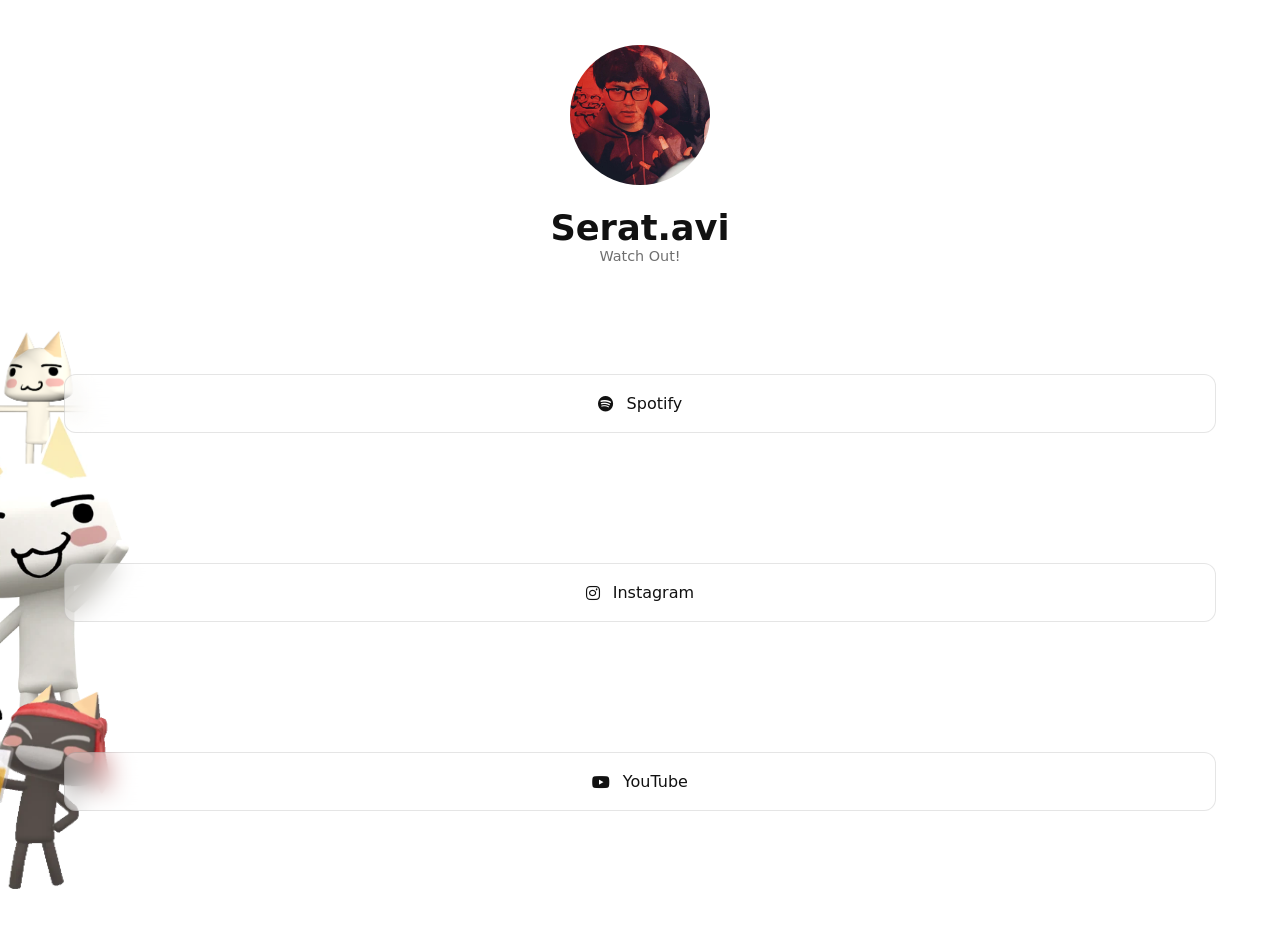
==== index.html @ 940d4ebd "imagenes" ====
<!DOCTYPE html>
<html lang="es">
<head>
  <meta charset="UTF-8">
  <meta name="viewport" content="width=device-width, initial-scale=1.0">

  <title>Serat.avi</title>

  <link rel="stylesheet" href="/css/style.css">
  <link rel="stylesheet" href="https://cdnjs.cloudflare.com/ajax/libs/font-awesome/6.5.0/css/all.min.css">
</head>

<body>

  <main class="wrapper">

    <header class="hero">
      <img src="/img/avatar.jpg" alt="Serat.avi" class="avatar">
      <h1>Serat.avi</h1>
      <p class="subtitle">Watch Out!</p>
    </header>

    <section class="link-section">
      <img src="/img/toro1.png" class="toro toro-left">
      <a href="#" class="link glass">
        <i class="fa-brands fa-spotify"></i>
        Spotify
      </a>
    </section>

    <section class="link-section">
      <img src="/img/toro2.png" class="toro toro-left">
      <a href="#" class="link glass">
        <i class="fa-brands fa-instagram"></i>
        Instagram
      </a>
    </section>

    <section class="link-section">
      <img src="/img/toro3.png" class="toro toro-left">
      <a href="#" class="link glass">
        <i class="fa-brands fa-youtube"></i>
        YouTube
      </a>
    </section>

  </main>

  <script src="js/scroll.js"></script>
</body>
</html>
---- css/style.css ----
* {
  margin: 0;
  padding: 0;
  box-sizing: border-box;
  font-family: system-ui, sans-serif;
}

body {
  background: #ffffff;
  color: #111;
}

.wrapper {
  width: 100%;
  max-width: 90vw;
  margin: auto;
  padding: 5vh 0;
}

.hero {
  text-align: center;
  margin-bottom: 8vh;
}

.avatar {
  width: 30vw;
  max-width: 140px;
  aspect-ratio: 1 / 1;
  border-radius: 50%;
  margin-bottom: 2vh;
}

h1 {
  font-size: clamp(1.5rem, 5vw, 2.2rem);
  font-weight: 600;
}

.subtitle {
  font-size: 0.9rem;
  opacity: 0.6;
}

.link-section {
  position: relative;
  min-height: 15vh;
  margin-bottom: 6vh;
  display: flex;
  justify-content: center;
  align-items: center;
}

.link {
  width: 100%;
  padding: 1.2em;
  text-decoration: none;
  color: #111;
  display: flex;
  justify-content: center;
  align-items: center;
  gap: 0.8em;
  font-size: 1rem;
  z-index: 2;
}

.glass {
  background: rgba(255,255,255,0.4);
  backdrop-filter: blur(12px);
  border: 1px solid rgba(0,0,0,0.1);
  border-radius: 12px;
}

/* TORO PNG */
.toro {
  position: absolute;
  width: 35vw;
  max-width: 180px;
  opacity: 0;
  transform: translateX(-30%);
  transition: all 0.8s ease;
}

.toro-left {
  left: -10%;
}

/* ACTIVADO CON SCROLL */
.link-section.visible .toro {
  opacity: 1;
  transform: translateX(0);
}
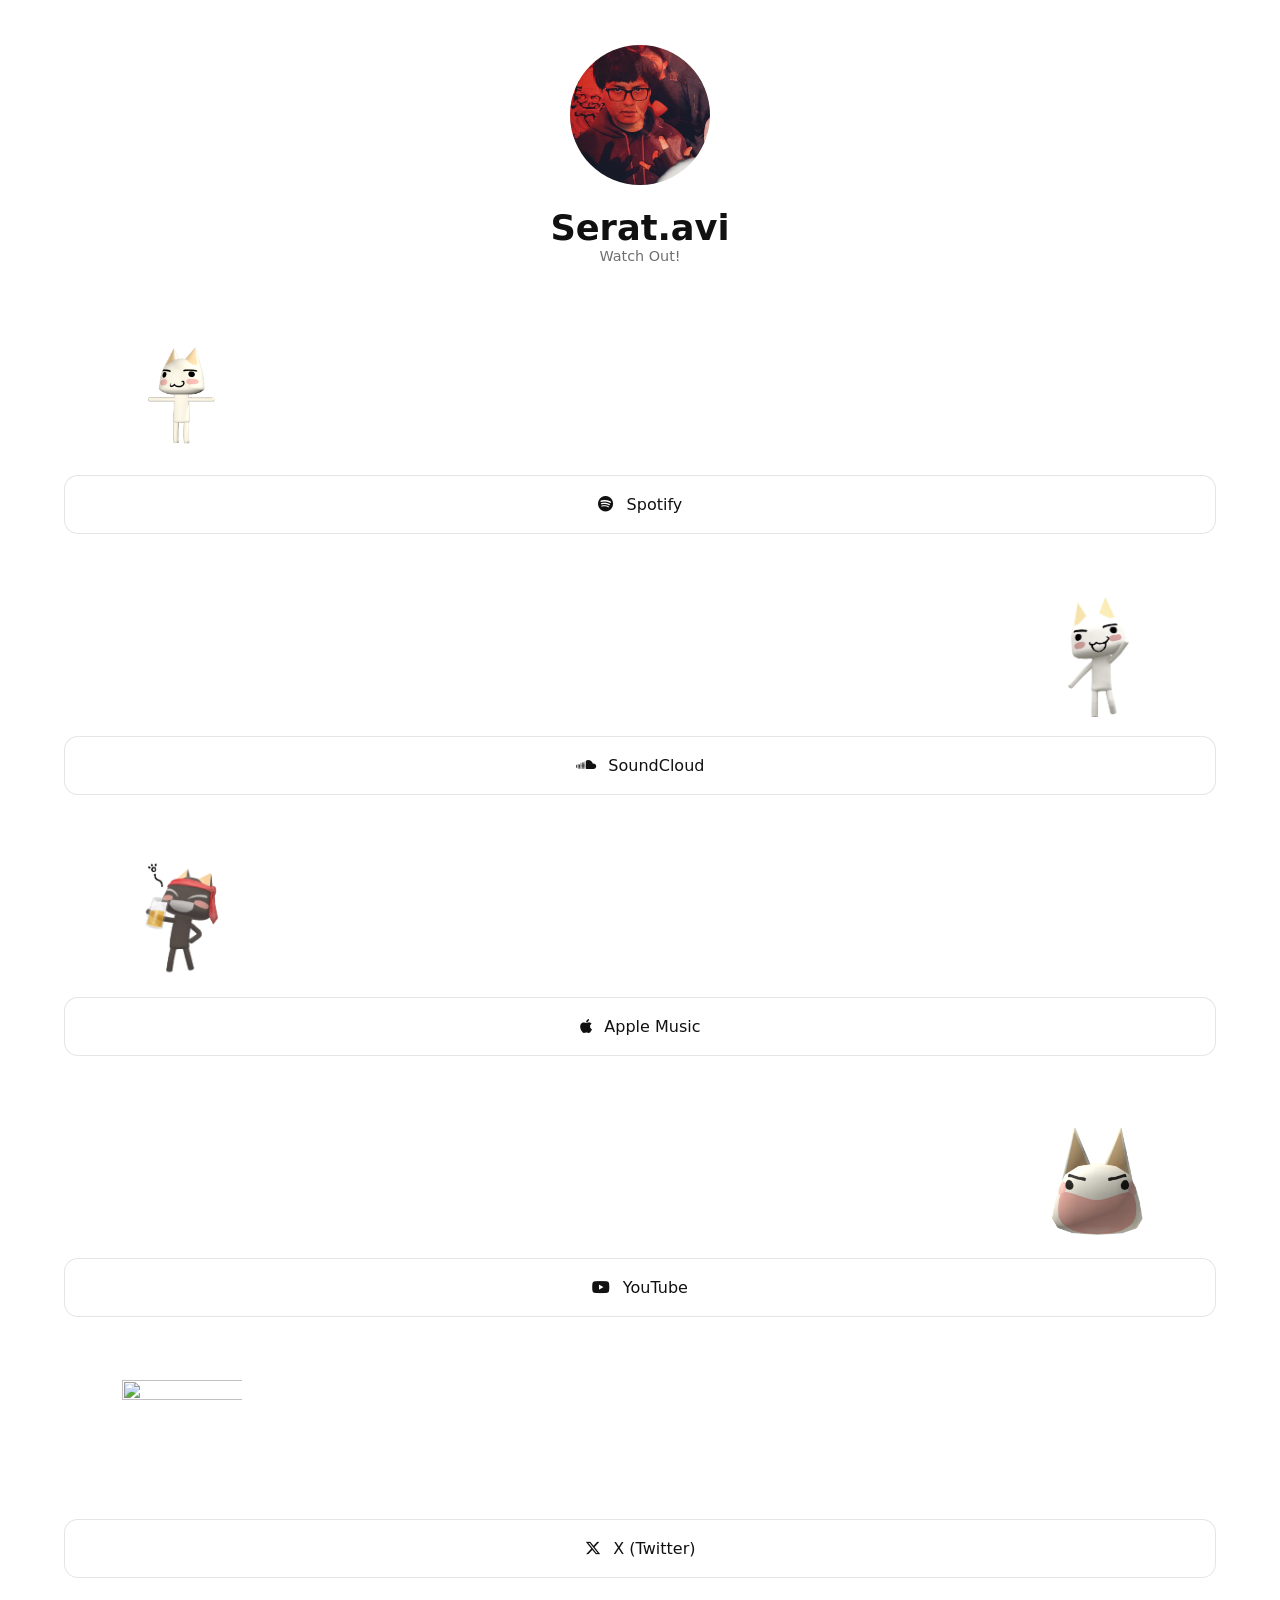
==== commit d57c6999: "ya está listo creo!" ====
--- a/index.html
+++ b/index.html
@@ -12,40 +12,51 @@
 
 <body>
 
-  <main class="wrapper">
+<main class="wrapper">
 
-    <header class="hero">
-      <img src="/img/avatar.jpg" alt="Serat.avi" class="avatar">
-      <h1>Serat.avi</h1>
-      <p class="subtitle">Watch Out!</p>
-    </header>
+  <header class="hero">
+    <img src="/img/avatar.jpg" alt="Serat.avi" class="avatar">
+    <h1>Serat.avi</h1>
+    <p class="subtitle">Watch Out!</p>
+  </header>
 
-    <section class="link-section">
-      <img src="/img/toro1.png" class="toro toro-left">
-      <a href="#" class="link glass">
-        <i class="fa-brands fa-spotify"></i>
-        Spotify
-      </a>
-    </section>
+  <section class="link-section left">
+    <img src="/img/toro1.png" class="toro">
+    <a href="#" class="link glass">
+      <i class="fa-brands fa-spotify"></i> Spotify
+    </a>
+  </section>
 
-    <section class="link-section">
-      <img src="/img/toro2.png" class="toro toro-left">
-      <a href="#" class="link glass">
-        <i class="fa-brands fa-instagram"></i>
-        Instagram
-      </a>
-    </section>
+  <section class="link-section right">
+    <img src="/img/toro2.png" class="toro">
+    <a href="#" class="link glass">
+      <i class="fa-brands fa-soundcloud"></i> SoundCloud
+    </a>
+  </section>
 
-    <section class="link-section">
-      <img src="/img/toro3.png" class="toro toro-left">
-      <a href="#" class="link glass">
-        <i class="fa-brands fa-youtube"></i>
-        YouTube
-      </a>
-    </section>
+  <section class="link-section left">
+    <img src="/img/toro3.png" class="toro">
+    <a href="#" class="link glass">
+      <i class="fa-brands fa-apple"></i> Apple Music
+    </a>
+  </section>
 
-  </main>
+  <section class="link-section right">
+    <img src="/img/toro4.png" class="toro">
+    <a href="#" class="link glass">
+      <i class="fa-brands fa-youtube"></i> YouTube
+    </a>
+  </section>
 
-  <script src="js/scroll.js"></script>
+  <section class="link-section left">
+    <img src="/img/toro5.png" class="toro">
+    <a href="#" class="link glass">
+      <i class="fa-brands fa-x-twitter"></i> X (Twitter)
+    </a>
+  </section>
+
+</main>
+
+<script src="/js/scroll.js"></script>
 </body>
-</html>+</html>
--- a/css/style.css
+++ b/css/style.css
@@ -40,13 +40,16 @@
   opacity: 0.6;
 }
 
+/* LINKS */
+
 .link-section {
   position: relative;
-  min-height: 15vh;
-  margin-bottom: 6vh;
+  min-height: 22vh;
+  margin-bottom: 7vh;
   display: flex;
-  justify-content: center;
+  flex-direction: column;
   align-items: center;
+  justify-content: flex-end;
 }
 
 .link {
@@ -63,28 +66,41 @@
 }
 
 .glass {
-  background: rgba(255,255,255,0.4);
-  backdrop-filter: blur(12px);
+  background: rgba(255,255,255,0.45);
+  backdrop-filter: blur(14px);
   border: 1px solid rgba(0,0,0,0.1);
-  border-radius: 12px;
+  border-radius: 14px;
 }
 
-/* TORO PNG */
+/* TORO */
+
 .toro {
   position: absolute;
-  width: 35vw;
-  max-width: 180px;
+  top: 0;
+  width: 28vw;
+  max-width: 120px;
+  aspect-ratio: 1 / 1;
+  object-fit: contain;
+
   opacity: 0;
-  transform: translateX(-30%);
-  transition: all 0.8s ease;
+  transition: all 1.2s ease;
 }
 
-.toro-left {
-  left: -10%;
+
+/* izquierda */
+.link-section.left .toro {
+  left: 5%;
+  transform: translateX(-40%);
 }
 
-/* ACTIVADO CON SCROLL */
+/* derecha */
+.link-section.right .toro {
+  right: 5%;
+  transform: translateX(40%);
+}
+
+/* visible */
 .link-section.visible .toro {
   opacity: 1;
   transform: translateX(0);
-}+}
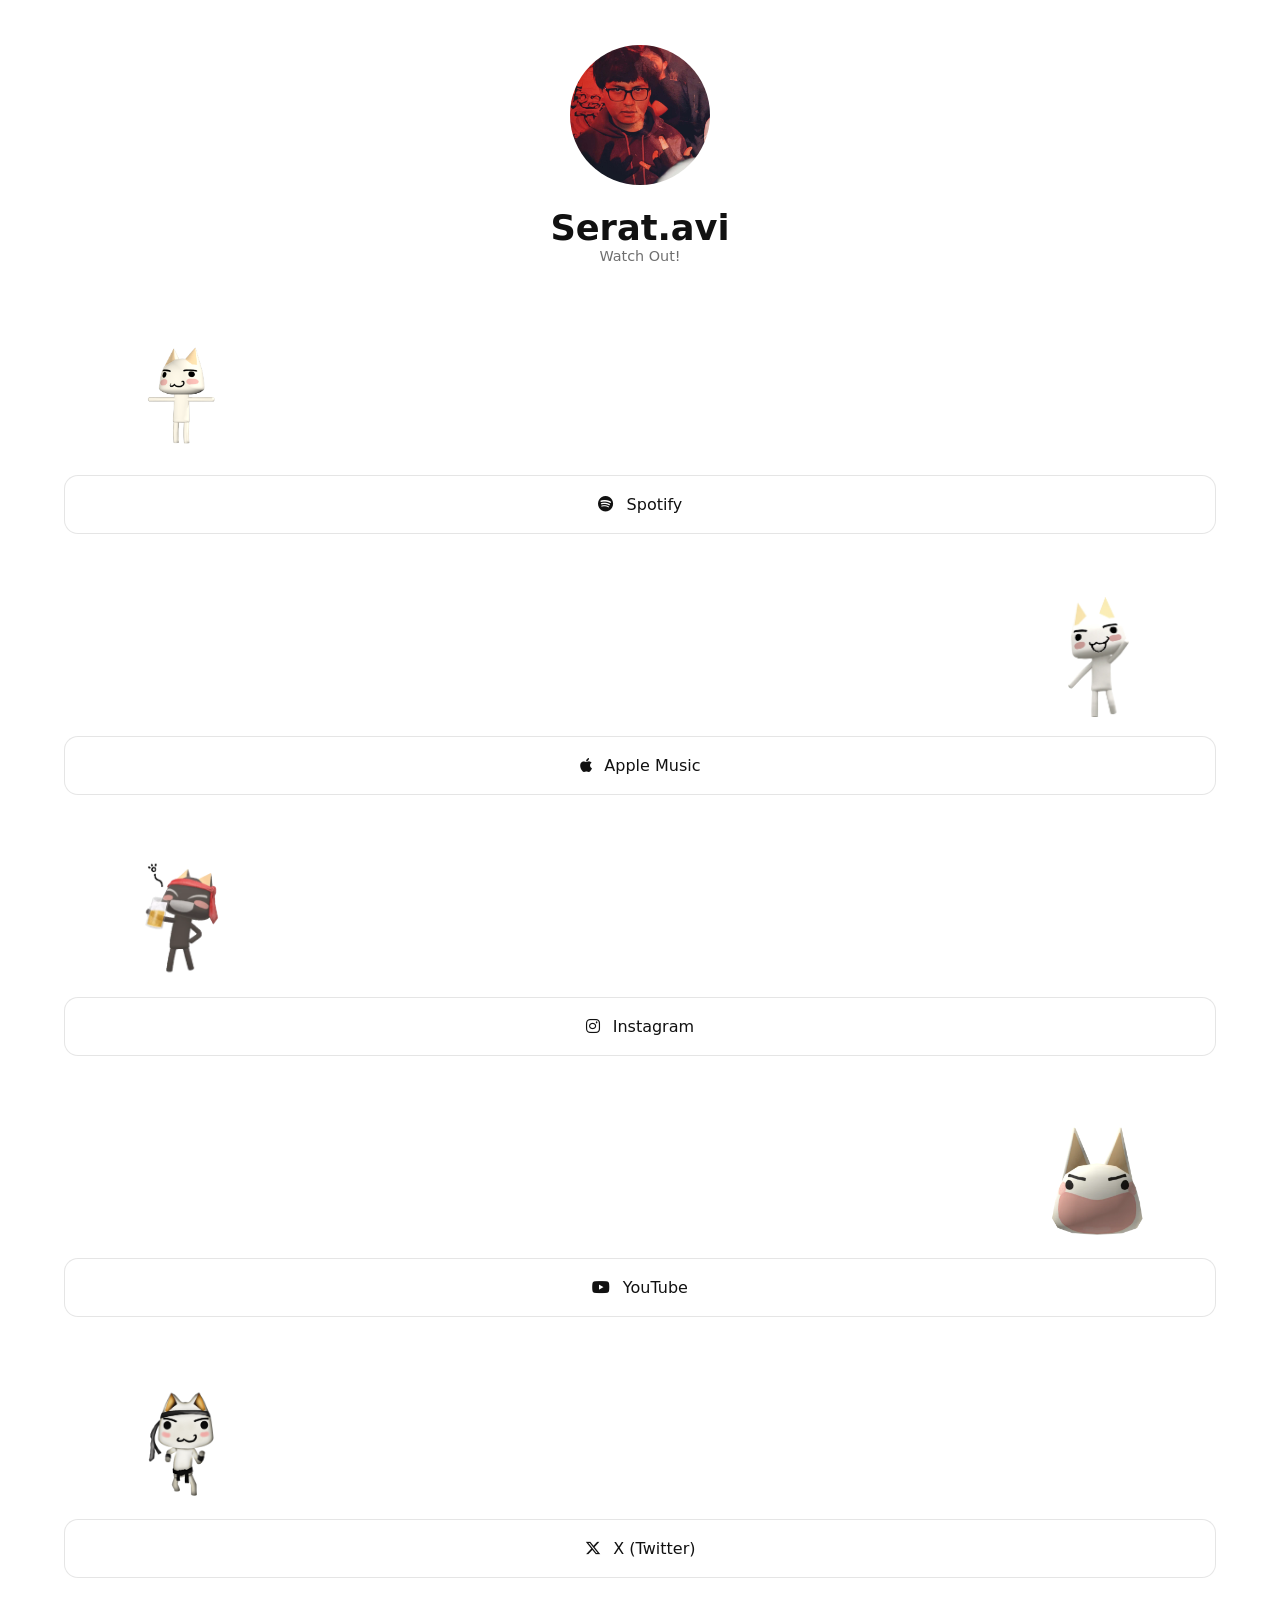
==== commit d4b7e319: "enlaces e imagenes puestas!" ====
--- a/index.html
+++ b/index.html
@@ -22,35 +22,35 @@
 
   <section class="link-section left">
     <img src="/img/toro1.png" class="toro">
-    <a href="#" class="link glass">
+    <a href="https://open.spotify.com/artist/7qYrwOgk1hQ1jtHA8bUSIs?si=HEv_B269QFOSc_5WQ_P8pQ" class="link glass">
       <i class="fa-brands fa-spotify"></i> Spotify
     </a>
   </section>
 
   <section class="link-section right">
     <img src="/img/toro2.png" class="toro">
-    <a href="#" class="link glass">
-      <i class="fa-brands fa-soundcloud"></i> SoundCloud
+    <a href="https://music.apple.com/es/artist/serat-avi/1839833524" class="link glass">
+      <i class="fa-brands fa-apple"></i> Apple Music
     </a>
   </section>
 
   <section class="link-section left">
     <img src="/img/toro3.png" class="toro">
-    <a href="#" class="link glass">
-      <i class="fa-brands fa-apple"></i> Apple Music
+    <a href="https://www.instagram.com/serat.personal.account?igsh=dGJmenVmd2dvZ20x" class="link glass">
+      <i class="fa-brands fa-instagram"></i> Instagram
     </a>
   </section>
 
   <section class="link-section right">
     <img src="/img/toro4.png" class="toro">
-    <a href="#" class="link glass">
-      <i class="fa-brands fa-youtube"></i> YouTube
+    <a href="https://www.youtube.com/channel/UCNPWeZm-7nIfhKP70-FtxlQ" class="link glass">
+      <i class="fa-brands fa-youtube "></i> YouTube
     </a>
   </section>
 
   <section class="link-section left">
     <img src="/img/toro5.png" class="toro">
-    <a href="#" class="link glass">
+    <a href="https://x.com/seratpuntoavi" class="link glass">
       <i class="fa-brands fa-x-twitter"></i> X (Twitter)
     </a>
   </section>
